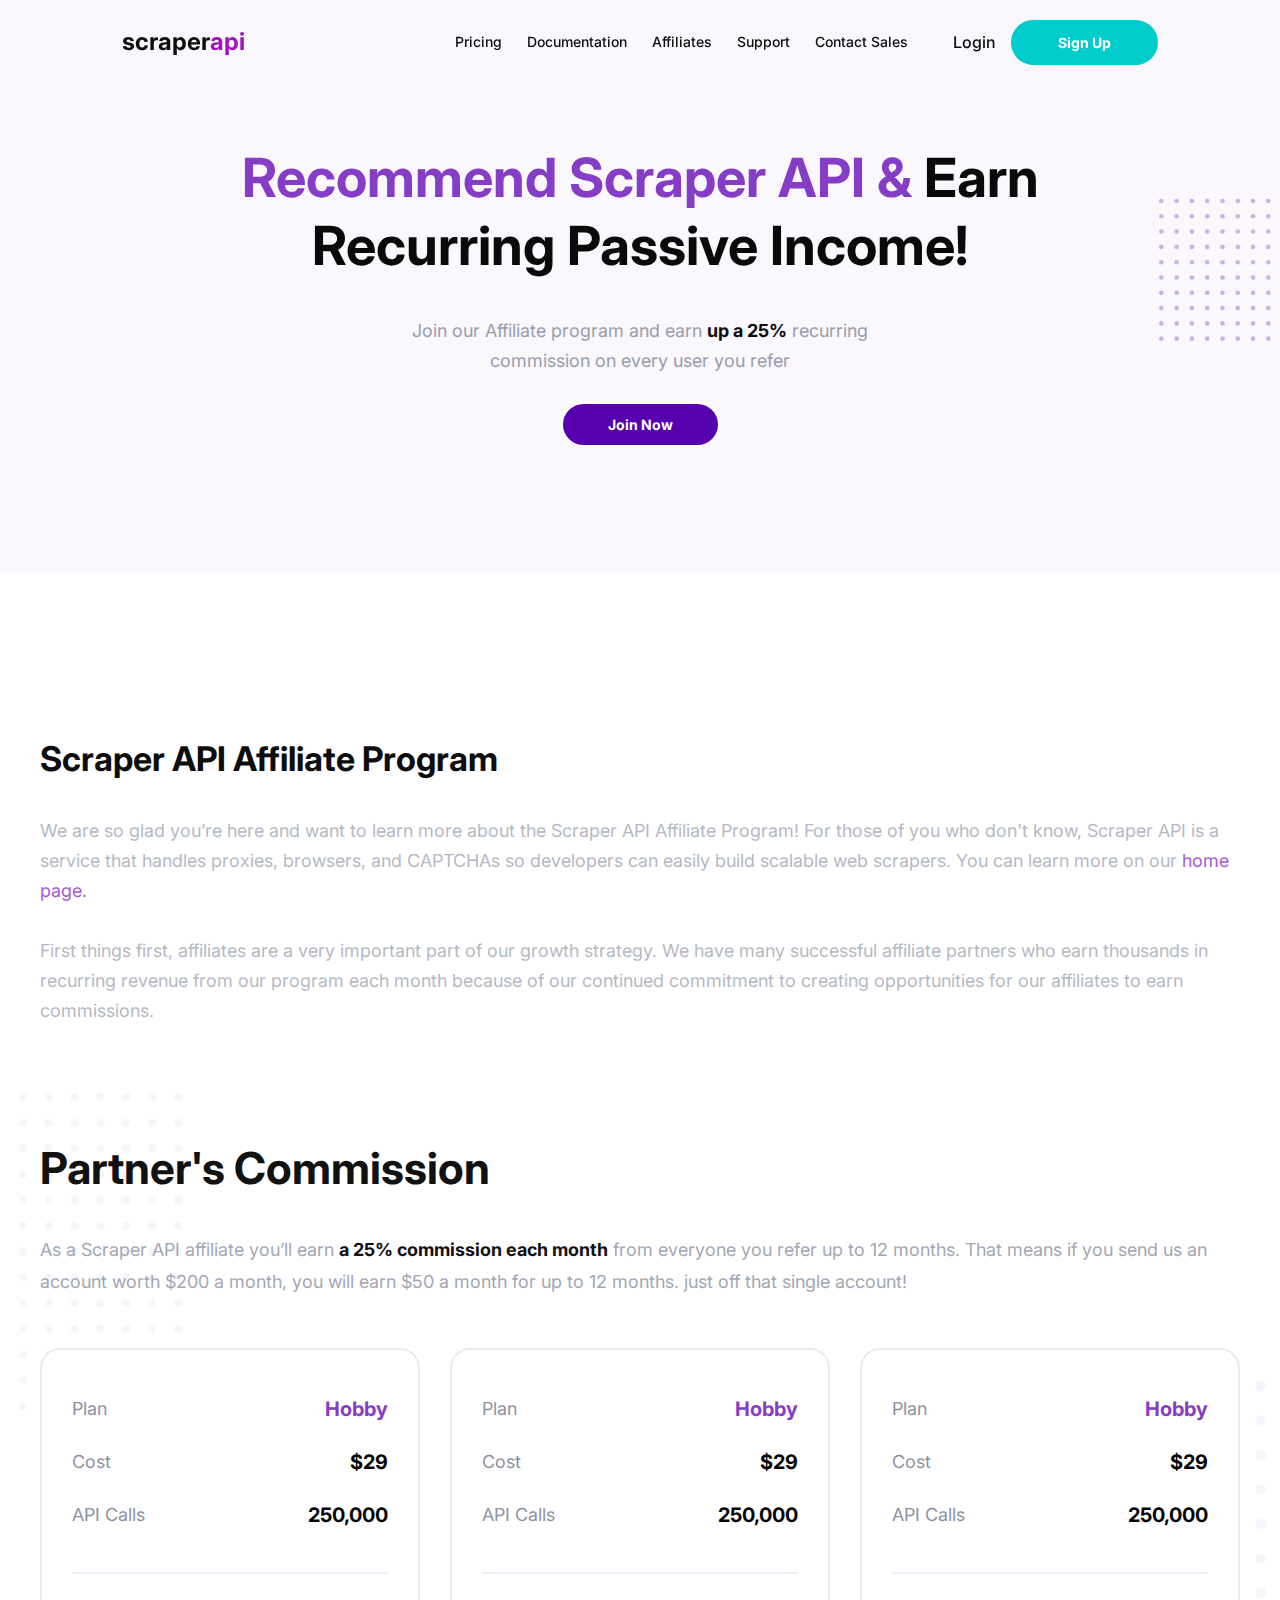
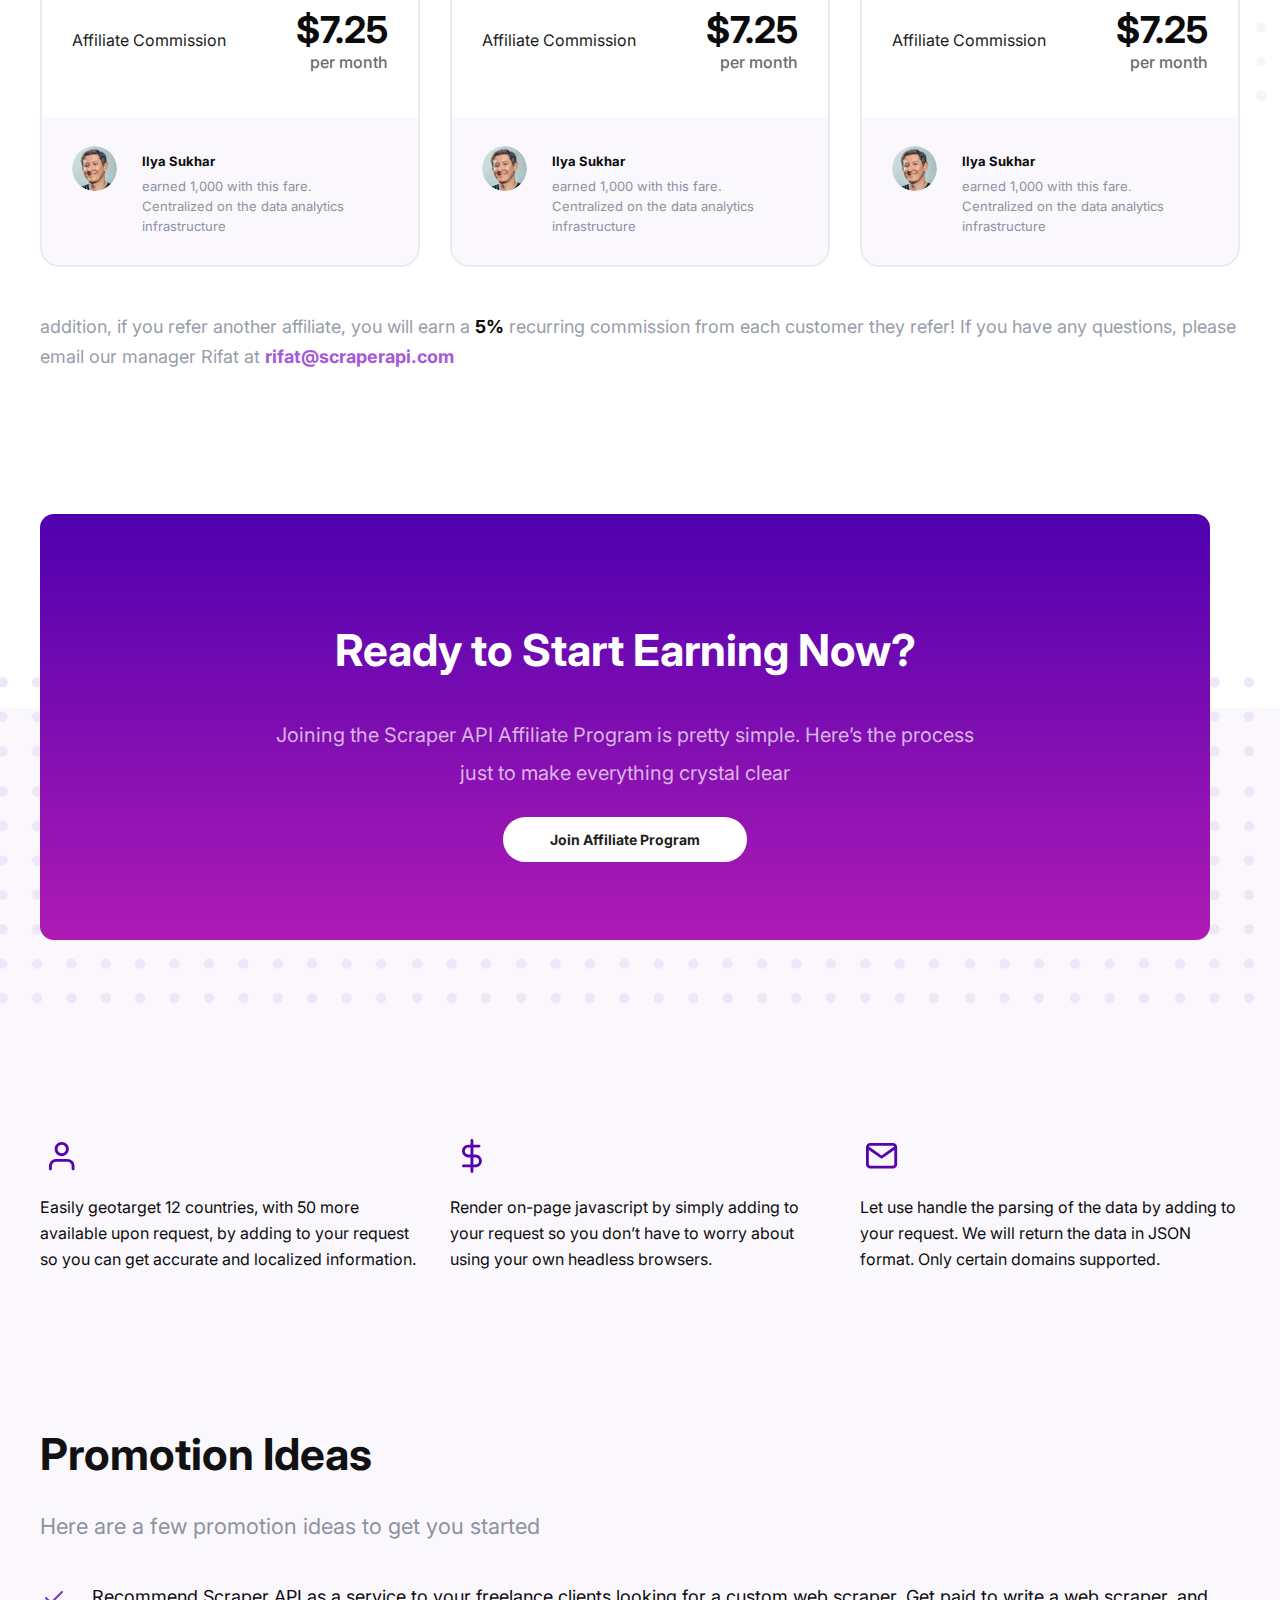
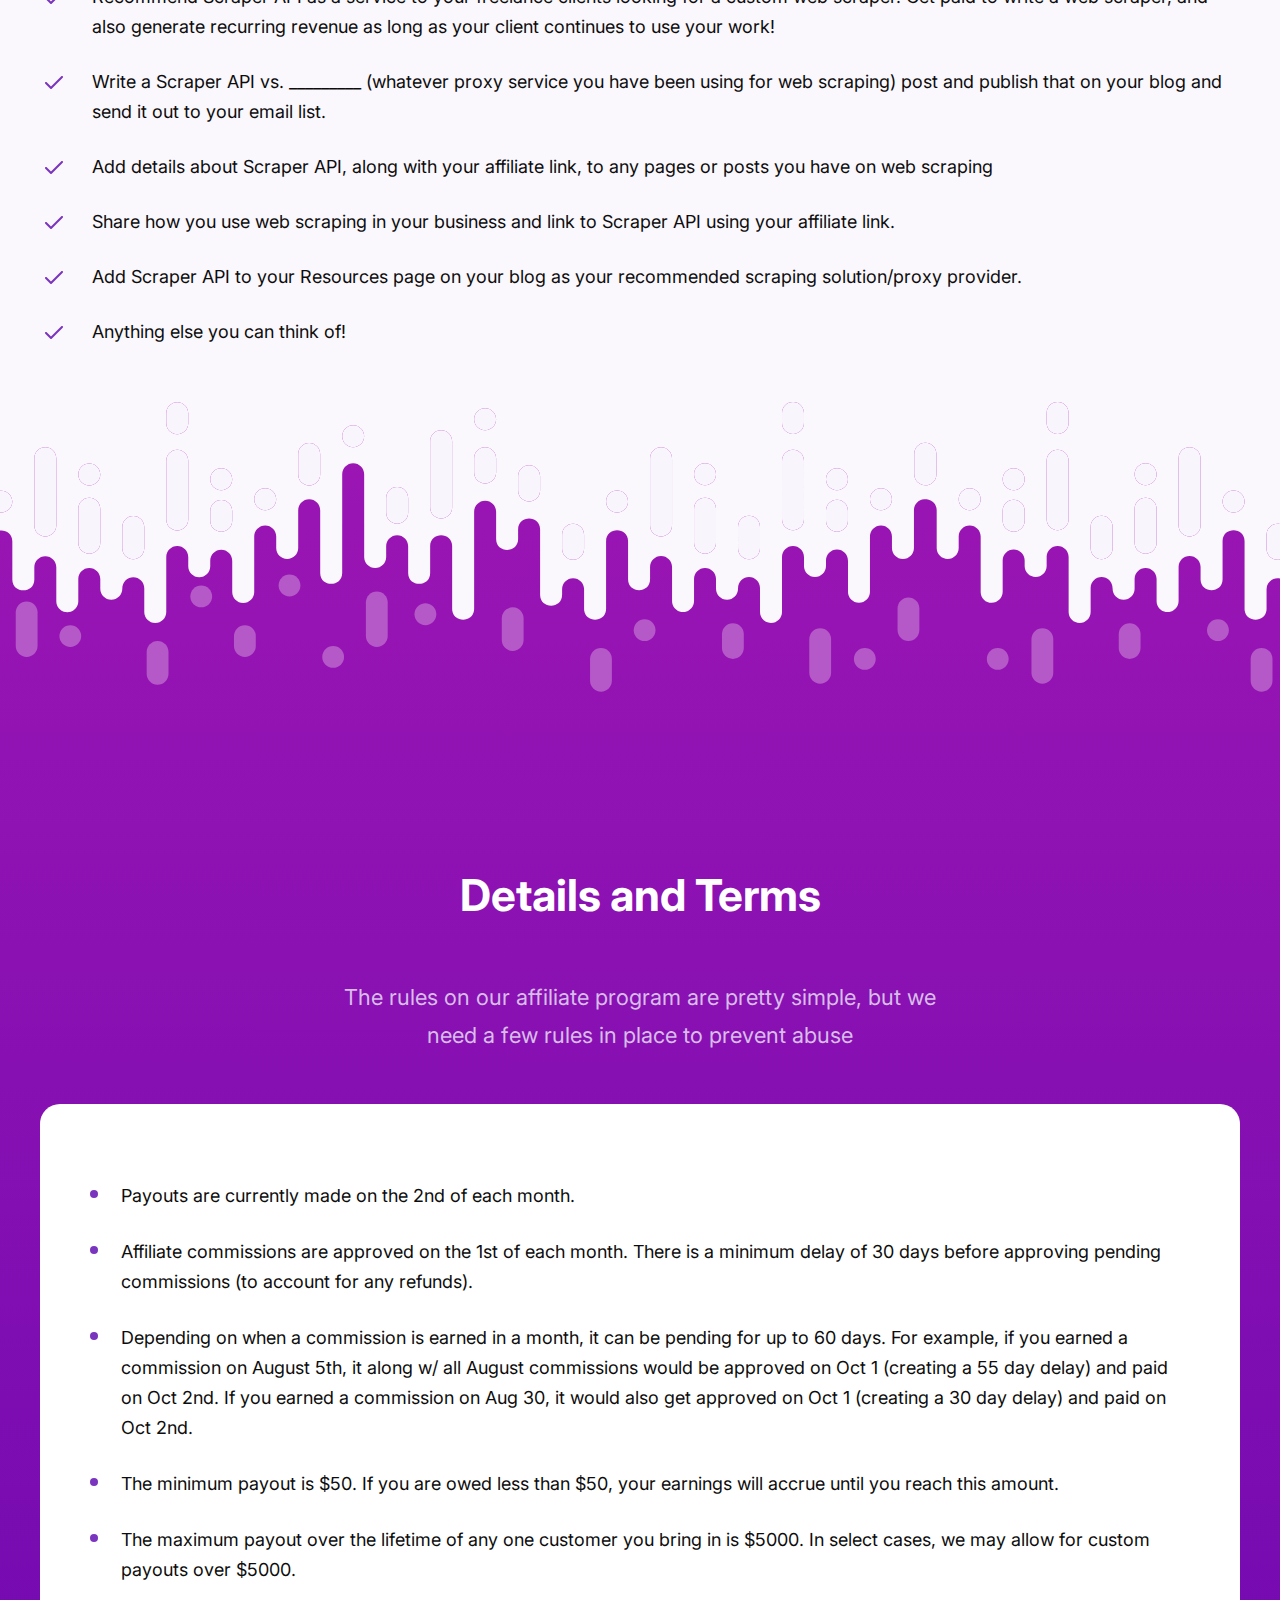
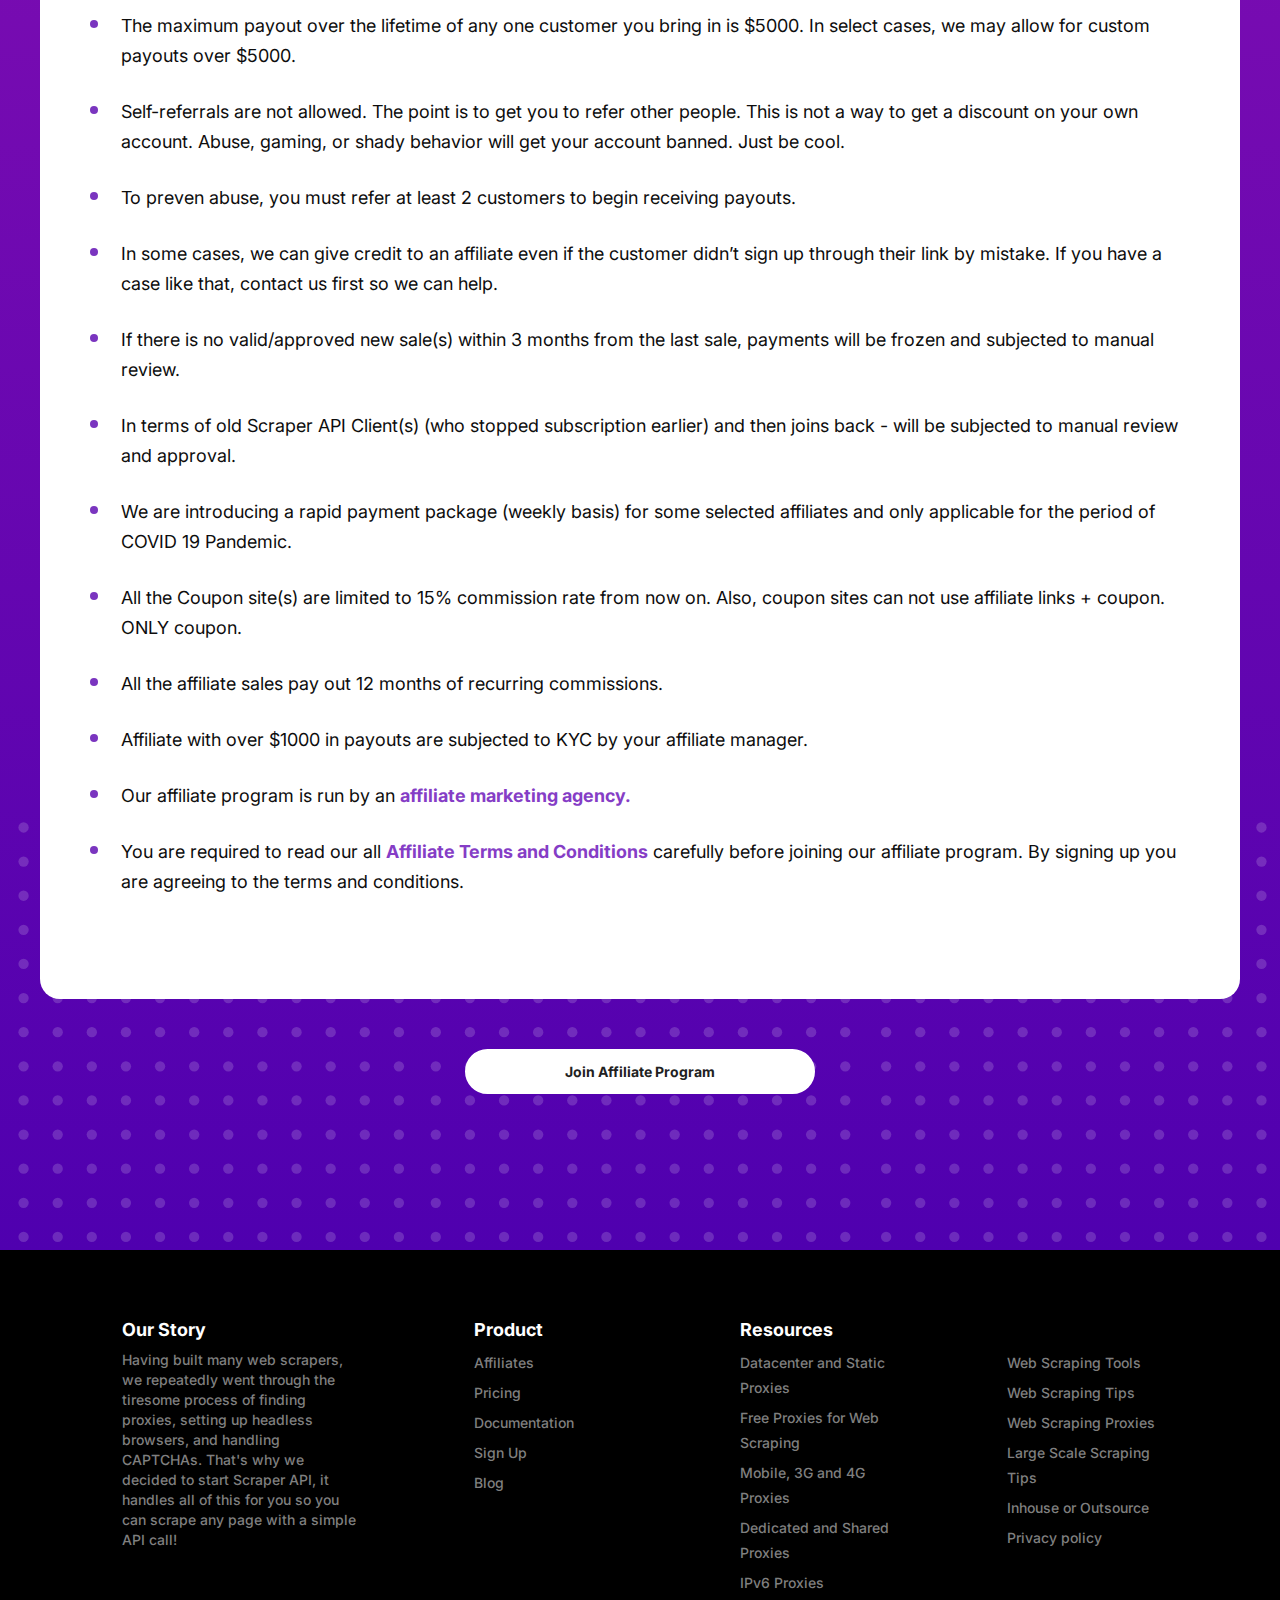
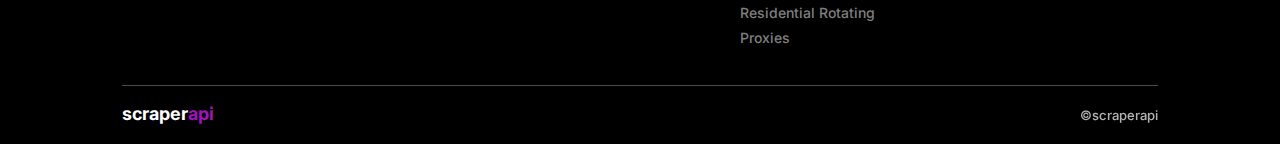
==== affiliates.html @ 05b41888 "Change columns in blog" ====
<!DOCTYPE html>
<html>

<head>
    <meta charset="utf-8">
    <meta http-equiv="X-UA-Compatible" content="IE=Edge">
    <meta name="viewport"
          content="width=device-width, initial-scale=1.0, maximum-scale=1.0, minimum-scale=1.0, user-scalable=no, minimal-ui">
    <link rel="profile" href="http://gmpg.org/xfn/11">
    <link href="images/favicon.png" rel="shortcut icon">
    <link href="images/favicon.png" rel="apple-touch-icon-precomposed">

    <title>Home - Scraper API</title>
    <link rel="preconnect" href="https://fonts.gstatic.com">
    <link href="https://fonts.googleapis.com/css2?family=Inter:wght@100;200;300;400;500;600;700;800;900&display=swap"
          rel="stylesheet">
    <link rel="stylesheet" href="assets/css/style.css">
</head>

<body>

<header id="Hdr_main" class="header">
    <nav class="navbar navbar-expand-lg white-nav-links">
        <a class="navbar-brand" href="index.html">scraper<span>api</span></a>
        <button class="navbar-toggler" type="button" data-toggle="collapse" data-target="#navbarText"
                aria-controls="navbarText" aria-expanded="false" aria-label="Toggle navigation">
            <span class="navbar-toggler-icon"><i class="fa fa-bars" aria-hidden="true"></i></span>
        </button>
        <div class="collapse navbar-collapse" id="navbarText">
            <ul class="navbar-nav ml-auto">
                <li class="nav-item">
                    <a class="nav-link" href="pricing.html">Pricing</a>
                </li>
                <li class="nav-item">
                    <a class="nav-link" href="documentation.html">Documentation</a>
                </li>
                <li class="nav-item">
                    <a class="nav-link" href="affiliates.html">Affiliates</a>
                </li>
                <li class="nav-item">
                    <a class="nav-link" href="https://danni057272.typeform.com/to/P8e4If">Support</a>
                </li>
                <li class="nav-item">
                    <a class="nav-link" href="https://danni057272.typeform.com/to/sMpSSx">Contact Sales</a>
                </li>
            </ul>
            <div class="login-link-nav d-flex align-items-center">
                <a class="nav-link" href="http://dash.mawais.com/login">Login</a>
                <a href="http://dash.mawais.com/signup" class="btn btn-blue-nav">Sign Up</a>
            </div>
        </div>
    </nav>
</header>

<section class="main-section">
    <div class="banner-div inner-page-banner-gary affiliate-banner">
        <div class="banner-text">
            <h2>
                <span class="color-purpul">Recommend Scraper API &</span> Earn Recurring Passive Income!
            </h2>
            <p>Join our Affiliate program and earn <strong>up a 25%</strong> recurring commission on every user you
                refer</p>
            <button type="button" class="btn">Join Now</button>
        </div>
    </div>
    <div class="affiliate-program-section">
        <div class="affiliates-dots1 dots-img">
            <img src="images/affiliates-dots.svg" alt=""/>
        </div>
        <div class="container">
            <div class="row">
                <div class="affiliate-program-text">
                    <h2>Scraper API Affiliate Program</h2>
                    <p>We are so glad you’re here and want to learn more about the Scraper API Affiliate Program! For
                        those of you who don't know, Scraper API is a service that handles proxies, browsers, and
                        CAPTCHAs so developers can easily build scalable web scrapers. You can learn more on our <a
                                href="#">home page.</a></p>
                    <p>First things first, affiliates are a very important part of our growth strategy. We have many
                        successful affiliate partners who earn thousands in recurring revenue from our program each
                        month because of our continued commitment to creating opportunities for our affiliates to earn
                        commissions.</p>
                </div>
                <div class="partner-commission-div">
                    <div class="partner-commission-text">
                        <h2>Partner's Commission</h2>
                        <p>As a Scraper API affiliate you’ll earn <strong>a 25% commission each month</strong> from
                            everyone you refer up to 12 months. That means if you send us an account worth $200 a month,
                            you will earn $50 a month for up to 12 months. just off that single account!</p>
                    </div>
                    <div class="row partner-price-card-cards">
                        <div class="col-lg-4 col-sm-6">
                            <div class="partner-price-singl-card">
                                <div class="partner-price-singl-card-inner">
                                    <ul class="affiliate-list">
                                        <li class="d-flex align-items-center justify-content-between">
                                            <p>Plan</p>
                                            <strong class="color-purpul">Hobby</strong>
                                        </li>
                                        <li class="d-flex align-items-center justify-content-between">
                                            <p>Cost</p>
                                            <strong>$29</strong>
                                        </li>
                                        <li class="d-flex align-items-center justify-content-between">
                                            <p>API Calls</p>
                                            <strong>250,000</strong>
                                        </li>
                                    </ul>
                                    <div class="total-affiliate d-flex align-items-center justify-content-between">
                                        <p>Affiliate Commission</p>
                                        <strong>$7.25
                                            <p>per month</p></strong>
                                    </div>
                                </div>
                                <div class="partner-comment d-flex">
                                    <div class="partner-img">
                                        <img src="images/partner-profile-img.png" alt=""/>
                                    </div>
                                    <div class="partner-text">
                                        <h4>Ilya Sukhar</h4>
                                        <p>
                                            <She>earned 1,000 with this fare. Centralized on the</She>
                                            <same>data analytics infrastructure</same>
                                        </p>
                                    </div>
                                </div>
                            </div>
                        </div>
                        <div class="col-lg-4 col-sm-6">
                            <div class="partner-price-singl-card">
                                <div class="partner-price-singl-card-inner">
                                    <ul class="affiliate-list">
                                        <li class="d-flex align-items-center justify-content-between">
                                            <p>Plan</p>
                                            <strong class="color-purpul">Hobby</strong>
                                        </li>
                                        <li class="d-flex align-items-center justify-content-between">
                                            <p>Cost</p>
                                            <strong>$29</strong>
                                        </li>
                                        <li class="d-flex align-items-center justify-content-between">
                                            <p>API Calls</p>
                                            <strong>250,000</strong>
                                        </li>
                                    </ul>
                                    <div class="total-affiliate d-flex align-items-center justify-content-between">
                                        <p>Affiliate Commission</p>
                                        <strong>$7.25
                                            <p>per month</p></strong>
                                    </div>
                                </div>
                                <div class="partner-comment d-flex">
                                    <div class="partner-img">
                                        <img src="images/partner-profile-img.png" alt=""/>
                                    </div>
                                    <div class="partner-text">
                                        <h4>Ilya Sukhar</h4>
                                        <p>
                                            <She>earned 1,000 with this fare. Centralized on the</She>
                                            <same>data analytics infrastructure</same>
                                        </p>
                                    </div>
                                </div>
                            </div>
                        </div>
                        <div class="col-lg-4 col-sm-6">
                            <div class="partner-price-singl-card">
                                <div class="partner-price-singl-card-inner">
                                    <ul class="affiliate-list">
                                        <li class="d-flex align-items-center justify-content-between">
                                            <p>Plan</p>
                                            <strong class="color-purpul">Hobby</strong>
                                        </li>
                                        <li class="d-flex align-items-center justify-content-between">
                                            <p>Cost</p>
                                            <strong>$29</strong>
                                        </li>
                                        <li class="d-flex align-items-center justify-content-between">
                                            <p>API Calls</p>
                                            <strong>250,000</strong>
                                        </li>
                                    </ul>
                                    <div class="total-affiliate d-flex align-items-center justify-content-between">
                                        <p>Affiliate Commission</p>
                                        <strong>$7.25
                                            <p>per month</p></strong>
                                    </div>
                                </div>
                                <div class="partner-comment d-flex">
                                    <div class="partner-img">
                                        <img src="images/partner-profile-img.png" alt=""/>
                                    </div>
                                    <div class="partner-text">
                                        <h4>Ilya Sukhar</h4>
                                        <p>
                                            <She>earned 1,000 with this fare. Centralized on the</She>
                                            <same>data analytics infrastructure</same>
                                        </p>
                                    </div>
                                </div>
                            </div>
                        </div>
                    </div>
                    <div class="in-addition-text">
                        <p>
                            <In>addition, if you refer another affiliate, you will earn a</In>
                            <strong>5%</strong> recurring commission from each customer
                            <that>they refer! If you have any questions, please email our</that>
                            <affiliate>manager Rifat at</affiliate>
                            <a href="#">rifat@scraperapi.com</a>
                        </p>
                    </div>
                </div>
            </div>
        </div>
    </div>
    <div class="getting-started gray-bg start-earning">
        <div class="container">
            <div class="row">
                <div class="activate-free-plan">
                    <div class="activate-free-plan-inner">
                        <h3>Ready to Start Earning Now?</h3>
                        <p>Joining the Scraper API Affiliate Program is pretty simple. Here’s the process just to make
                            everything crystal clear</p>
                        <button type="button" class="btn btn-white">Join Affiliate Program</button>
                    </div>
                    <div class="activate-free-dots dots-img">
                        <img src="images/activate-free-plan-dots.svg" alt=""/>
                    </div>
                </div>
                <div class="additional-functionality">
                    <div class="row">
                        <div class="col-lg-4 col-sm-6">
                            <div class="functionality-card">
                                <img src="images/user-icon.svg" alt=""/>
                                <p>Easily geotarget 12 countries, with 50 more available upon request, by adding to your
                                    request so you can get accurate and localized information.</p>
                            </div>
                        </div>
                        <div class="col-lg-4 col-sm-6">
                            <div class="functionality-card">
                                <img src="images/dollar-icon.svg" alt=""/>
                                <p>Render on-page javascript by simply adding to your request so you don’t have to worry
                                    about using your own headless browsers.</p>
                            </div>
                        </div>
                        <div class="col-lg-4 col-sm-6">
                            <div class="functionality-card">
                                <img src="images/email-icon.svg" alt=""/>
                                <p>Let use handle the parsing of the data by adding to your request. We will return the
                                    data in JSON format. Only certain domains supported.</p>
                            </div>
                        </div>
                    </div>
                </div>
                <div class="promotion-idea">
                    <h2>Promotion Ideas</h2>
                    <p>Here are a few promotion ideas to get you started</p>
                    <ul>
                        <li>Recommend Scraper API as a service to your freelance clients looking for a custom web
                            scraper. Get paid to write a web scraper, and also generate recurring revenue as long as
                            your client continues to use your work!
                        </li>
                        <li>Write a Scraper API vs. _________ (whatever proxy service you have been using for web
                            scraping) post and publish that on your blog and send it out to your email list.
                        </li>
                        <li>Add details about Scraper API, along with your affiliate link, to any pages or posts you
                            have on web scraping
                        </li>
                        <li>Share how you use web scraping in your business and link to Scraper API using your affiliate
                            link.
                        </li>
                        <li>Add Scraper API to your Resources page on your blog as your recommended scraping
                            solution/proxy provider.
                        </li>
                        <li>Anything else you can think of!</li>
                    </ul>
                </div>
            </div>
        </div>
    </div>
    <div class="faq-section detail-term-main">
        <div class="container">
            <div class="row">
                <div class="faq-inner">
                    <div class="detail-terms">
                        <div class="detail-terms-heading">
                            <h2>Details and Terms</h2>
                            <p>The rules on our affiliate program are pretty simple, but we need a few rules in place to
                                prevent abuse</p>
                        </div>
                        <div class="detail-terms-card">
                            <ul>
                                <li>Payouts are currently made on the 2nd of each month.</li>
                                <li>Affiliate commissions are approved on the 1st of each month. There is a minimum
                                    delay of 30 days before approving pending commissions (to account for any refunds).
                                </li>
                                <li>Depending on when a commission is earned in a month, it can be pending for up to 60
                                    days. For example, if you earned a commission on August 5th, it along w/ all August
                                    commissions would be approved on Oct 1 (creating a 55 day delay) and paid on Oct
                                    2nd. If you earned a commission on Aug 30, it would also get approved on Oct 1
                                    (creating a 30 day delay) and paid on Oct 2nd.
                                </li>
                                <li>The minimum payout is $50. If you are owed less than $50, your earnings will accrue
                                    until you reach this amount.
                                </li>
                                <li>The maximum payout over the lifetime of any one customer you bring in is $5000. In
                                    select cases, we may allow for custom payouts over $5000.
                                </li>
                                <li>The maximum payout over the lifetime of any one customer you bring in is $5000. In
                                    select cases, we may allow for custom payouts over $5000.
                                </li>
                                <li>Self-referrals are not allowed. The point is to get you to refer other people. This
                                    is not a way to get a discount on your own account. Abuse, gaming, or shady behavior
                                    will get your account banned. Just be cool.
                                </li>
                                <li>To preven abuse, you must refer at least 2 customers to begin receiving payouts.
                                </li>
                                <li>In some cases, we can give credit to an affiliate even if the customer didn’t sign
                                    up through their link by mistake. If you have a case like that, contact us first so
                                    we can help.
                                </li>
                                <li>If there is no valid/approved new sale(s) within 3 months from the last sale,
                                    payments will be frozen and subjected to manual review.
                                </li>
                                <li>In terms of old Scraper API Client(s) (who stopped subscription earlier) and then
                                    joins back - will be subjected to manual review and approval.
                                </li>
                                <li>We are introducing a rapid payment package (weekly basis) for some selected
                                    affiliates and only applicable for the period of COVID 19 Pandemic.
                                </li>
                                <li>All the Coupon site(s) are limited to 15% commission rate from now on. Also, coupon
                                    sites can not use affiliate links + coupon. ONLY coupon.
                                </li>
                                <li>All the affiliate sales pay out 12 months of recurring commissions.</li>
                                <li>Affiliate with over $1000 in payouts are subjected to KYC by your affiliate
                                    manager.
                                </li>
                                <li>Our affiliate program is run by an <a href="#">affiliate marketing agency.</a></li>
                                <li>You are required to read our all <a href="#">Affiliate Terms and Conditions</a>
                                    carefully before joining our affiliate program. By signing up you are agreeing to
                                    the terms and conditions.
                                </li>
                            </ul>
                        </div>
                    </div>
                    <button type="button" class="btn join-btn btn-white">Join Affiliate Program</button>
                </div>
            </div>
        </div>
    </div>
</section>

<footer>
    <div class="footer-main">
        <div class="row">
            <div class="col-lg-3 col-md-6">
                <div class="footer-text">
                    <h3>Our Story</h3>
                    <p>Having built many web scrapers, we repeatedly went through the tiresome process of finding
                        proxies, setting up headless browsers, and handling CAPTCHAs. That's why we decided to start
                        Scraper API, it handles all of this for you so you can scrape any page with a simple API
                        call!</p>
                </div>
            </div>
            <div class="col-lg-3 col-md-6">
                <div class="footer-links">
                    <h3>Product</h3>
                    <ul>
                        <li>
                            <a href="affiliates.html">Affiliates</a>
                        </li>
                        <li>
                            <a href="pricing.html">Pricing</a>
                        </li>
                        <li>
                            <a href="documentation.html">Documentation</a>
                        </li>
                        <li>
                            <a href="http://dash.mawais.com/signup">Sign Up</a>
                        </li>
                        <li>
                            <a href="/blog">Blog</a>
                        </li>
                    </ul>
                </div>
            </div>
            <div class="col-lg-3 col-md-6">
                <div class="footer-links">
                    <h3>Resources</h3>
                    <ul>
                        <li>
                            <a href="https://www.scraperapi.com/blog/the-10-best-datacenter-https-and-static-proxy-providers-for-web-scraping/">Datacenter
                                and Static Proxies</a>
                        </li>
                        <li>
                            <a href="https://www.scraperapi.com/blog/best-10-free-proxies-and-free-proxy-lists-for-web-scraping/">Free
                                Proxies for Web Scraping</a>
                        </li>
                        <li>
                            <a href="https://www.scraperapi.com/blog/10-best-mobile-3g-4g-proxy-providers-for-web-scraping/">Mobile,
                                3G and 4G Proxies</a>
                        </li>
                        <li>
                            <a href="https://www.scraperapi.com/blog/best-dedicated-shared-virgin-proxy-providers-for-web-scraping/">Dedicated
                                and Shared Proxies</a>
                        </li>
                        <li>
                            <a href="https://www.scraperapi.com/blog/best-ipv6-proxy-providers-for-web-scraping/">IPv6
                                Proxies</a>
                        </li>
                        <li>
                            <a href="https://www.scraperapi.com/blog/the-10-best-rotating-proxy-services-for-web-scraping">Residential
                                Rotating Proxies</a>
                        </li>
                    </ul>
                </div>
            </div>
            <div class="col-lg-3 col-md-6">
                <div class="footer-links">
                    <h3>&nbsp;</h3>
                    <ul>
                        <li>
                            <a href="https://www.scraperapi.com/blog/the-10-best-web-scraping-tools">Web Scraping
                                Tools</a>
                        </li>
                        <li>
                            <a href="https://www.scraperapi.com/blog/5-tips-for-web-scraping">Web Scraping Tips</a>
                        </li>
                        <li>
                            <a href="https://www.scraperapi.com/blog/free-shared-dedicated-datacenter-residential-rotating-proxies-for-web-scraping">Web
                                Scraping Proxies</a>
                        </li>
                        <li>
                            <a href="https://www.scraperapi.com/blog/5-tips-for-build-large-scale-web-scrapers">Large
                                Scale Scraping Tips</a>
                        </li>
                        <li>
                            <a href="https://www.scraperapi.com/blog/web-scraper-proxies-in-house-or-outsource">Inhouse
                                or Outsource</a>
                        </li>
                        <li>
                            <a href="privacy.html">Privacy policy</a>
                        </li>
                    </ul>
                </div>
            </div>
        </div>
    </div>
    <div class="footer-bottom-bar">
        <div class="row">
            <div class="col-md-6">
                <div class="footer-logo">
                    <a href="index.html">scraper<span>api</span></a>
                </div>
            </div>
            <div class="col-md-6 text-right">
                <p>©scraperapi</p>
            </div>
        </div>
    </div>
</footer>

<script src="assets/js/main.js"></script>
</body>

</html>
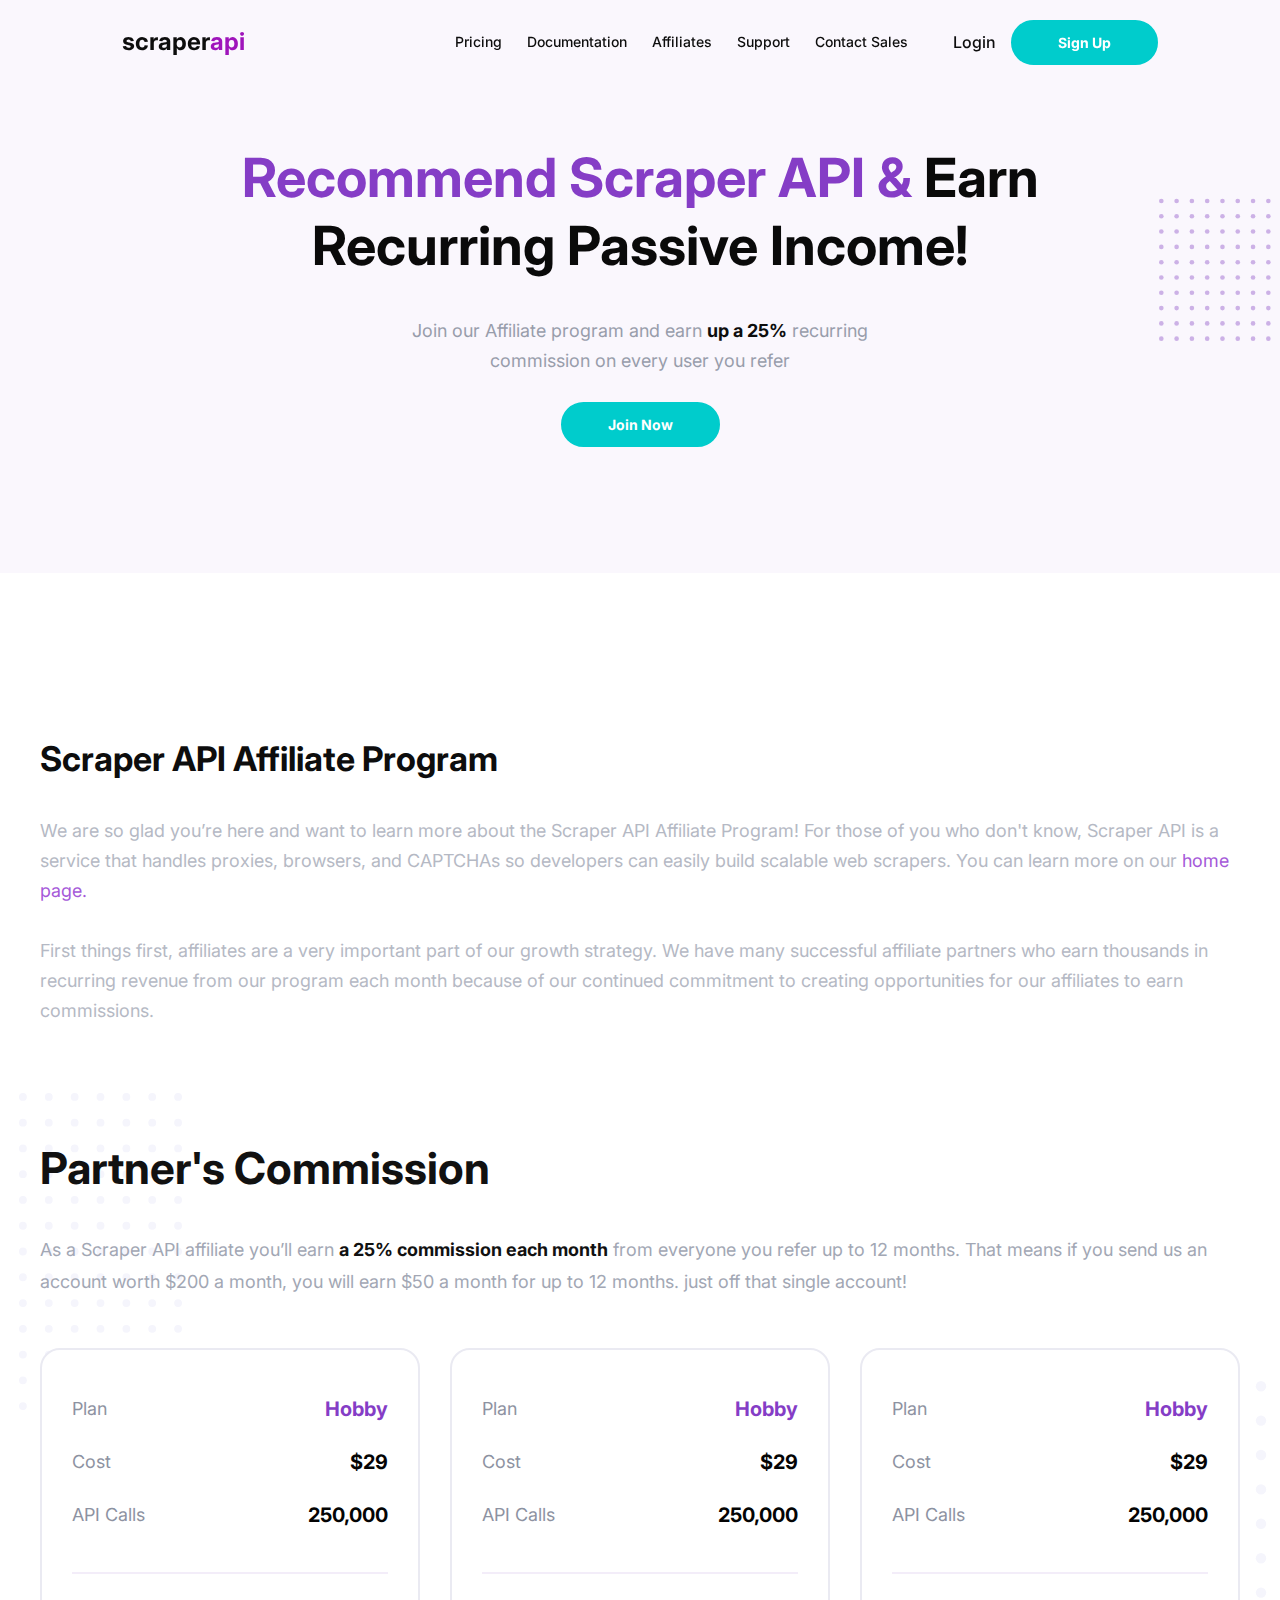
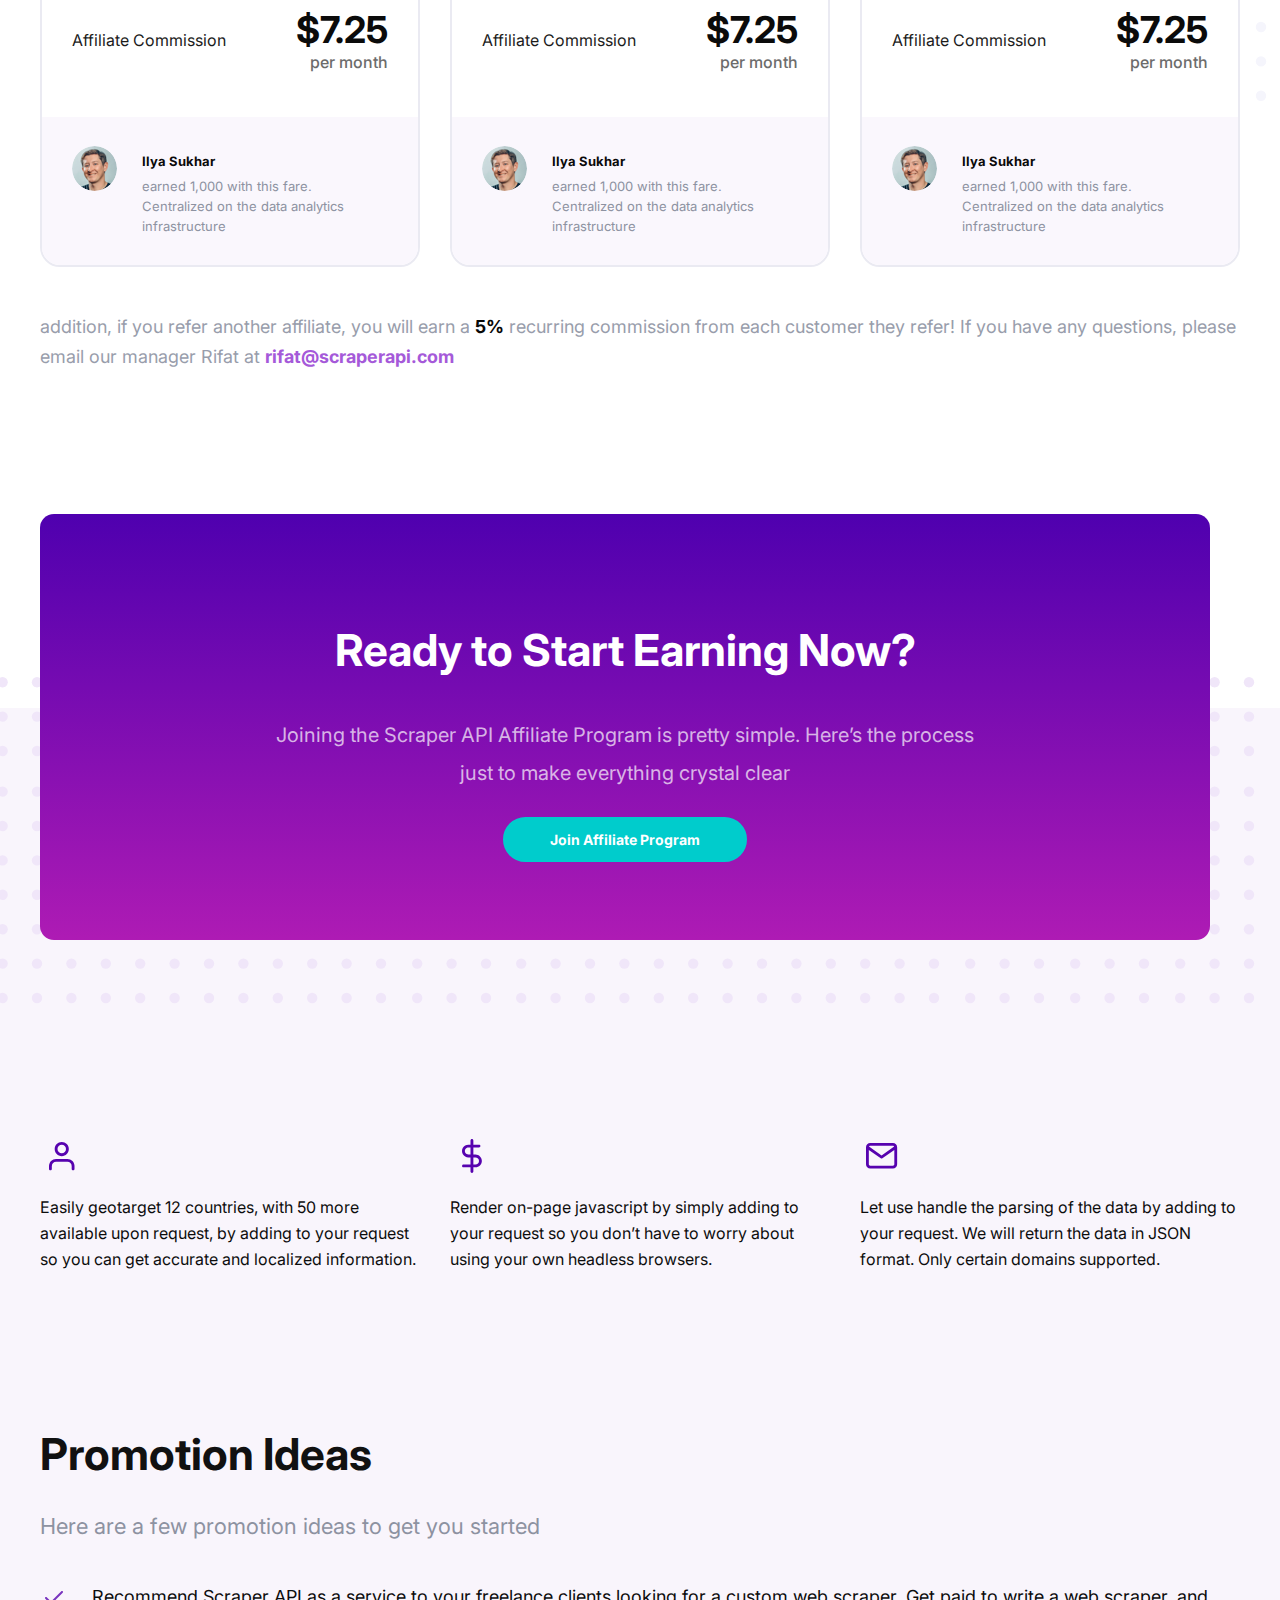
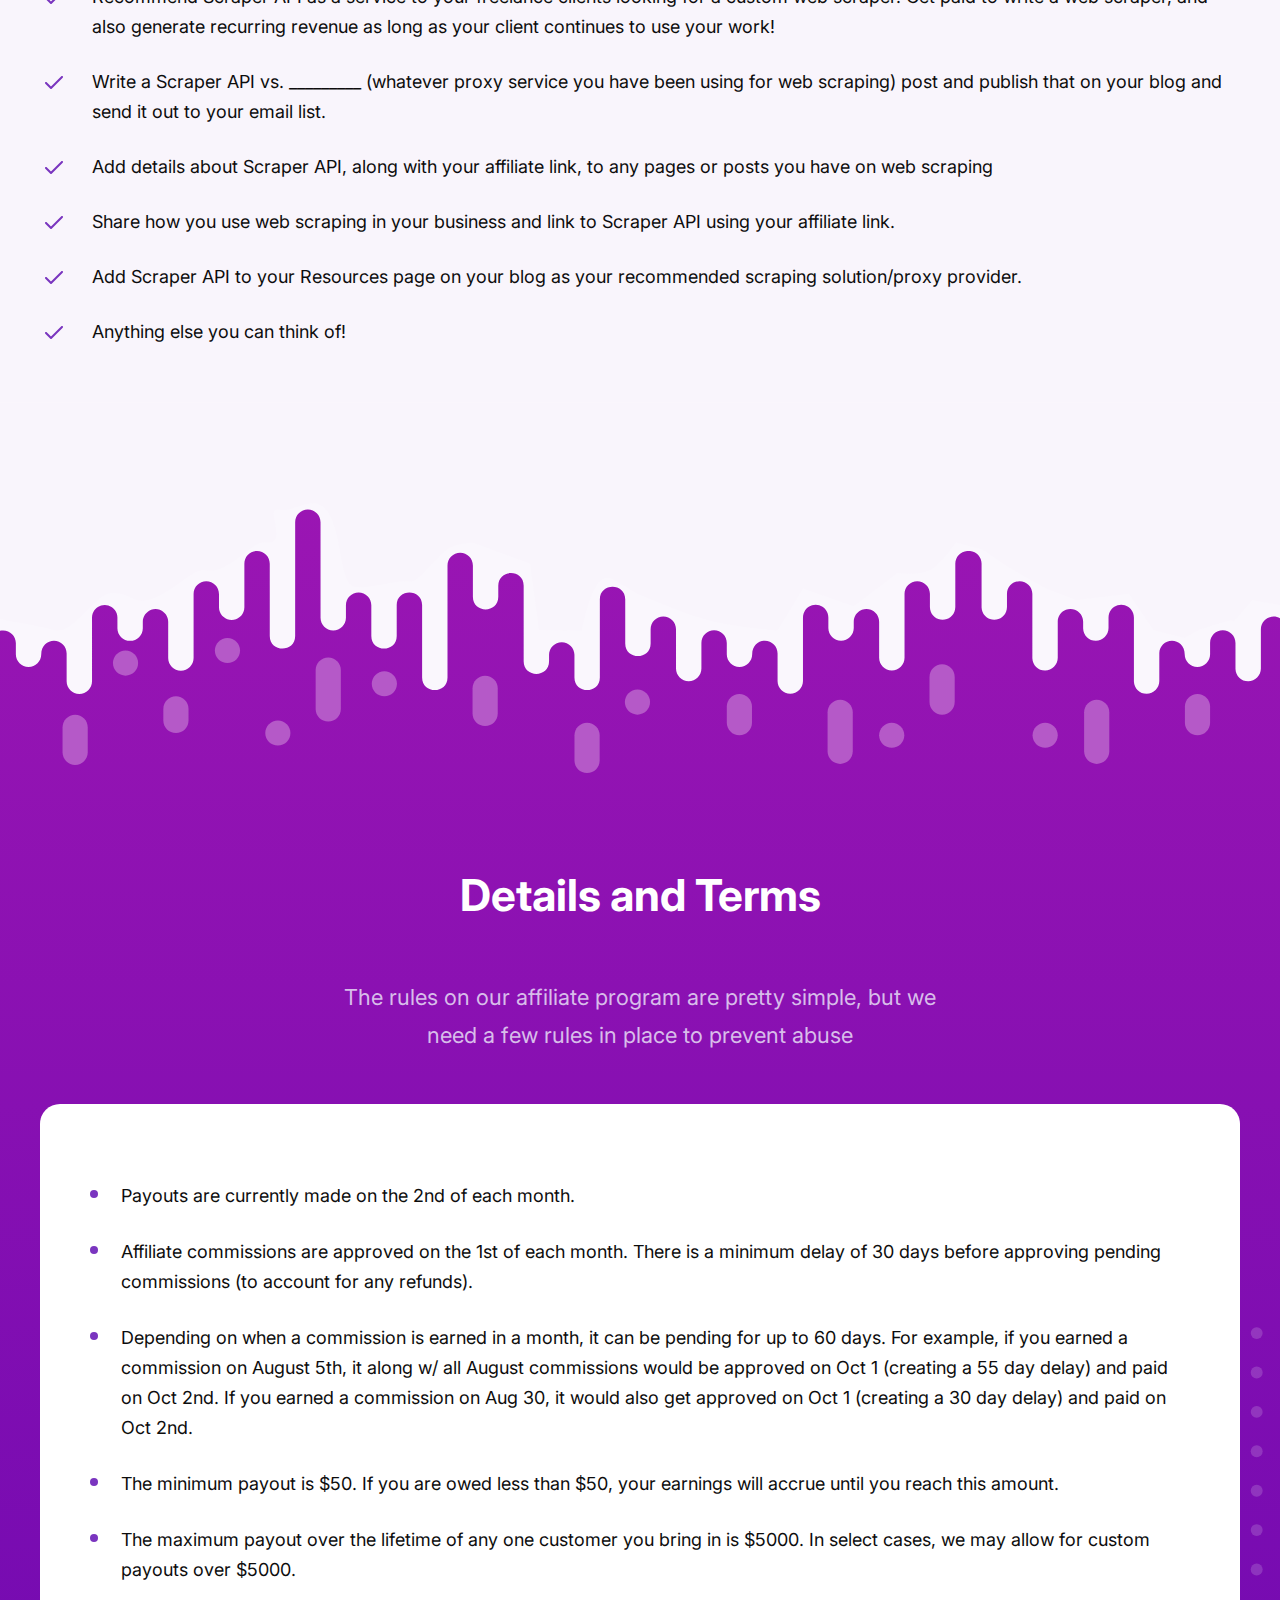
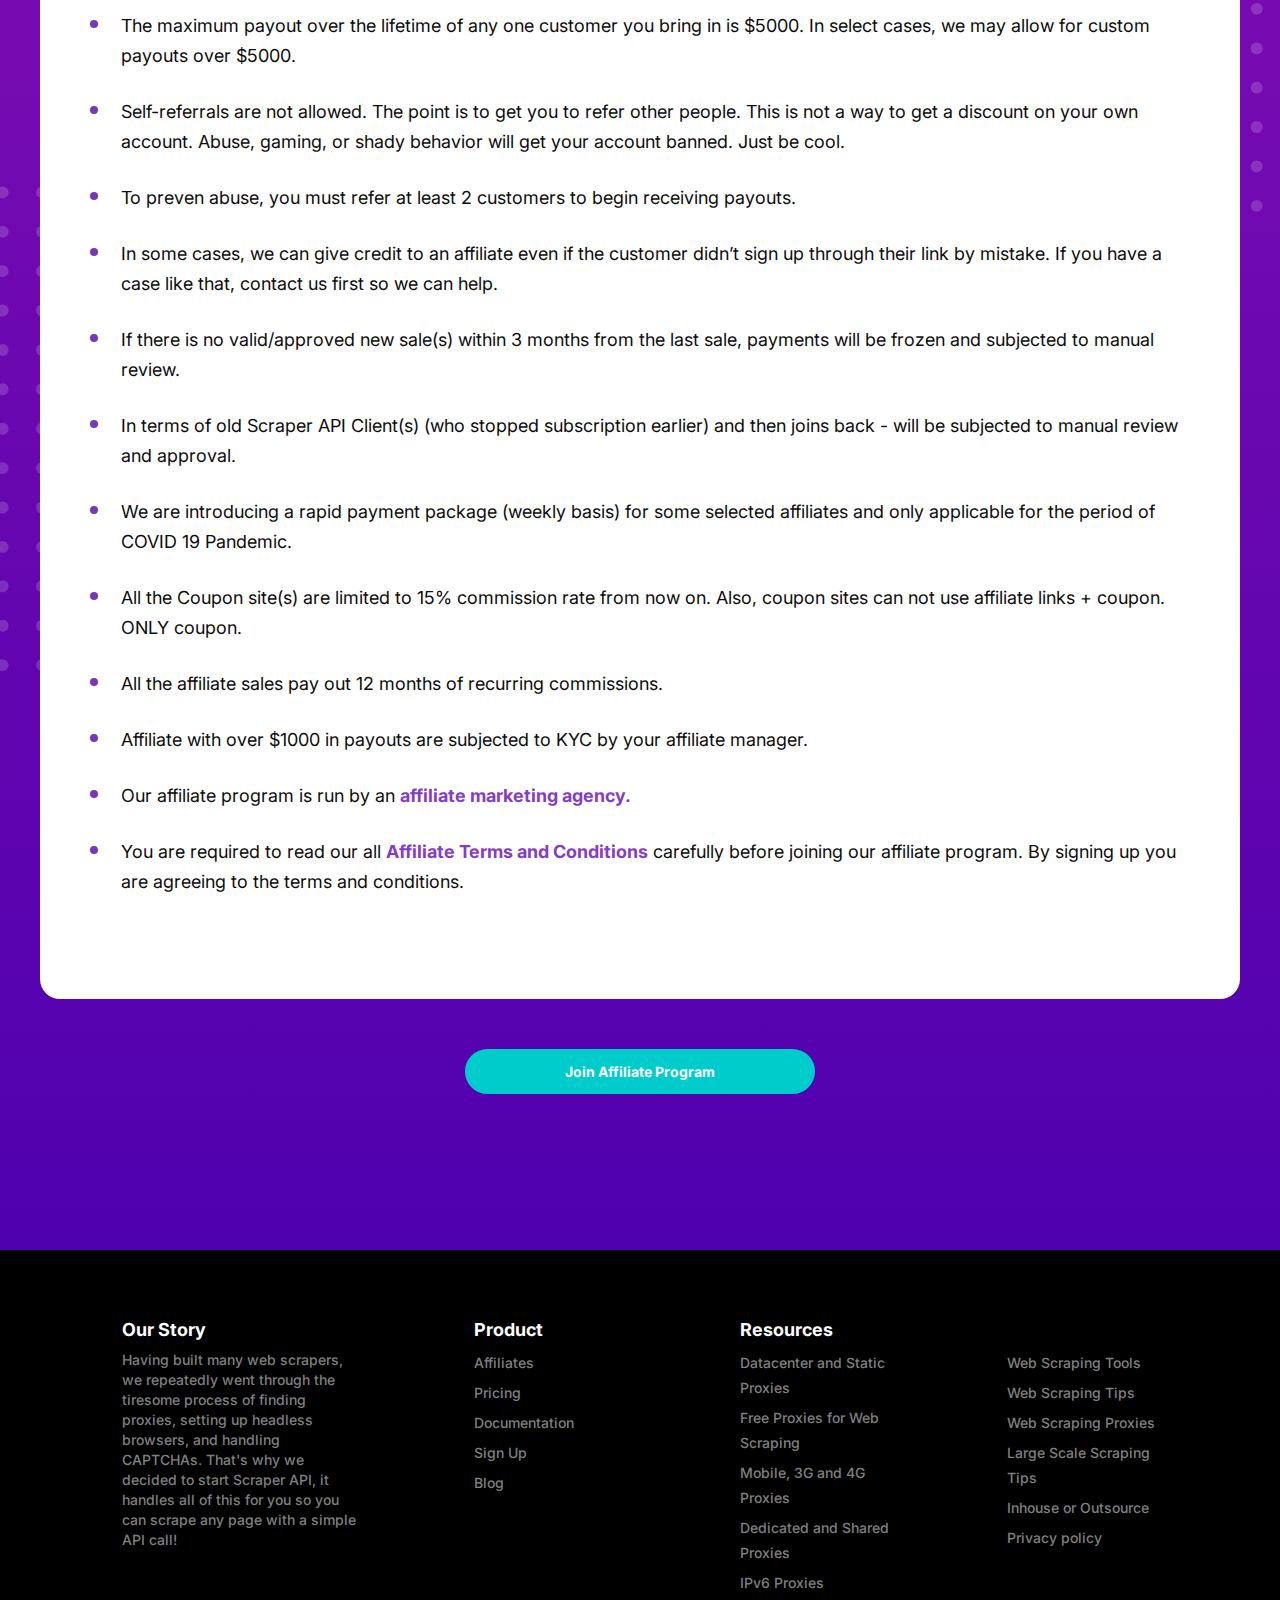
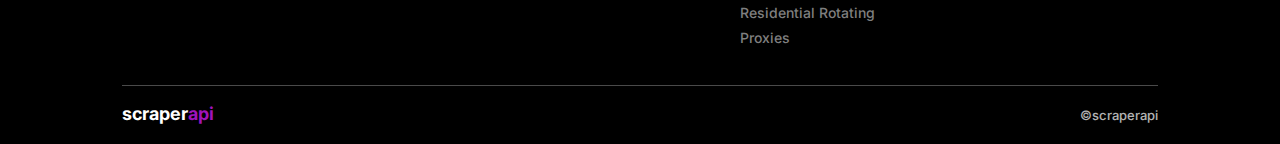
==== commit c184a119: "Fix" ====
--- a/affiliates.html
+++ b/affiliates.html
@@ -60,7 +60,7 @@
             </h2>
             <p>Join our Affiliate program and earn <strong>up a 25%</strong> recurring commission on every user you
                 refer</p>
-            <button type="button" class="btn">Join Now</button>
+            <button type="button" class="btn btn-blue">Join Now</button>
         </div>
     </div>
     <div class="affiliate-program-section">
@@ -221,7 +221,7 @@
                         <h3>Ready to Start Earning Now?</h3>
                         <p>Joining the Scraper API Affiliate Program is pretty simple. Here’s the process just to make
                             everything crystal clear</p>
-                        <button type="button" class="btn btn-white">Join Affiliate Program</button>
+                        <button type="button" class="btn btn-blue">Join Affiliate Program</button>
                     </div>
                     <div class="activate-free-dots dots-img">
                         <img src="images/activate-free-plan-dots.svg" alt=""/>
@@ -343,7 +343,7 @@
                             </ul>
                         </div>
                     </div>
-                    <button type="button" class="btn join-btn btn-white">Join Affiliate Program</button>
+                    <button type="button" class="btn join-btn btn-blue">Join Affiliate Program</button>
                 </div>
             </div>
         </div>
